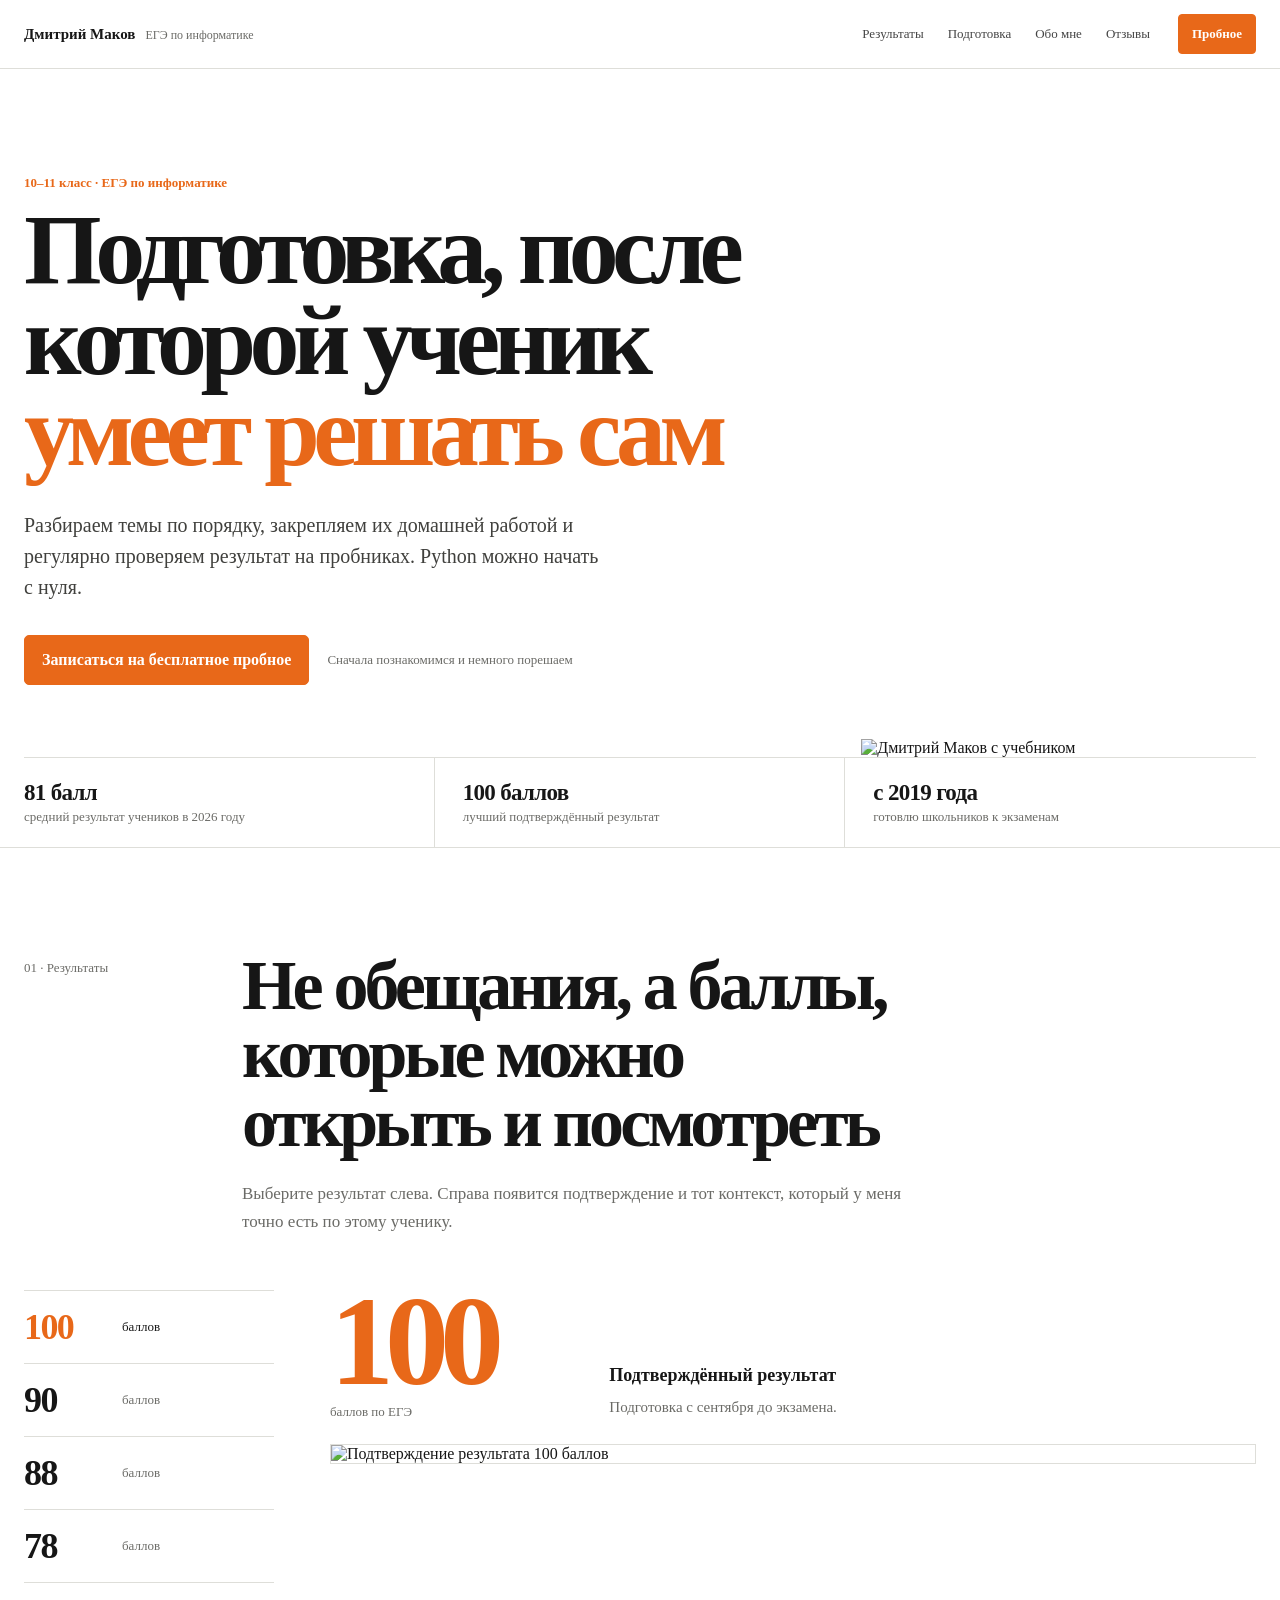
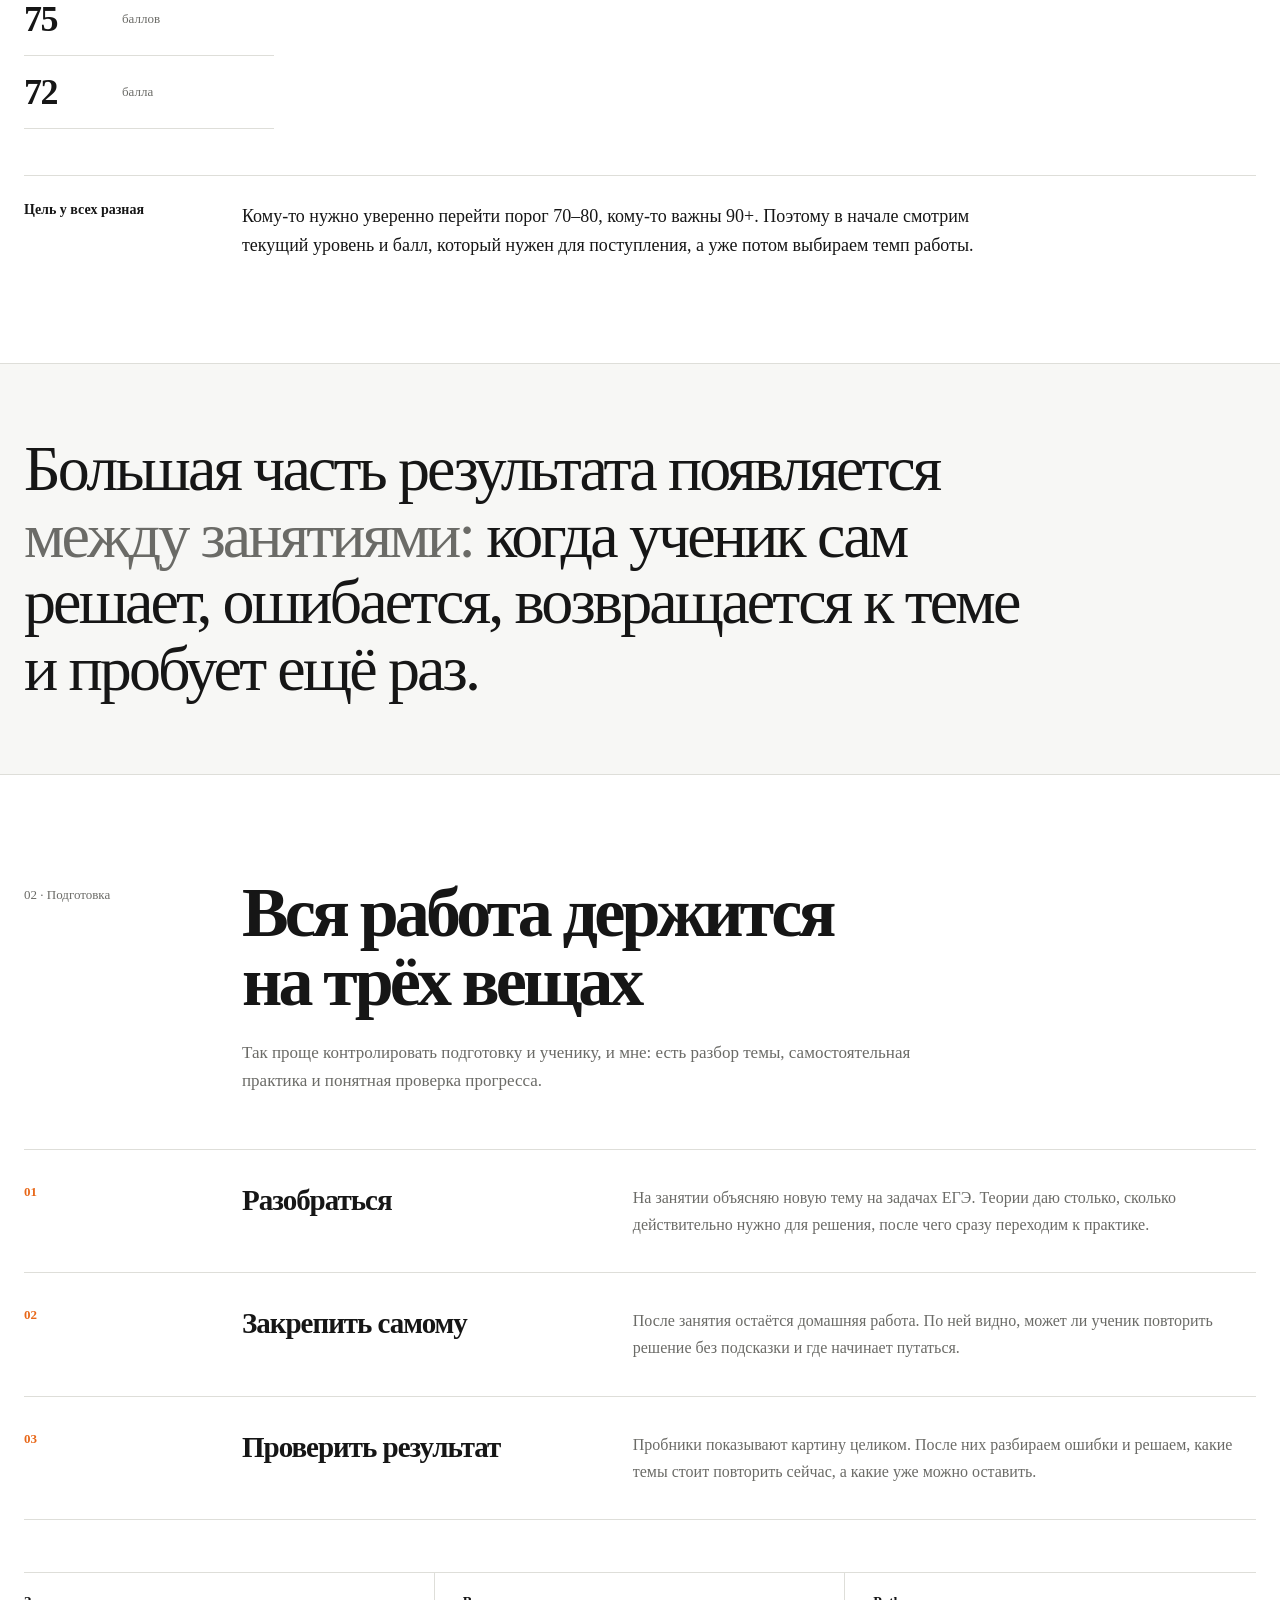
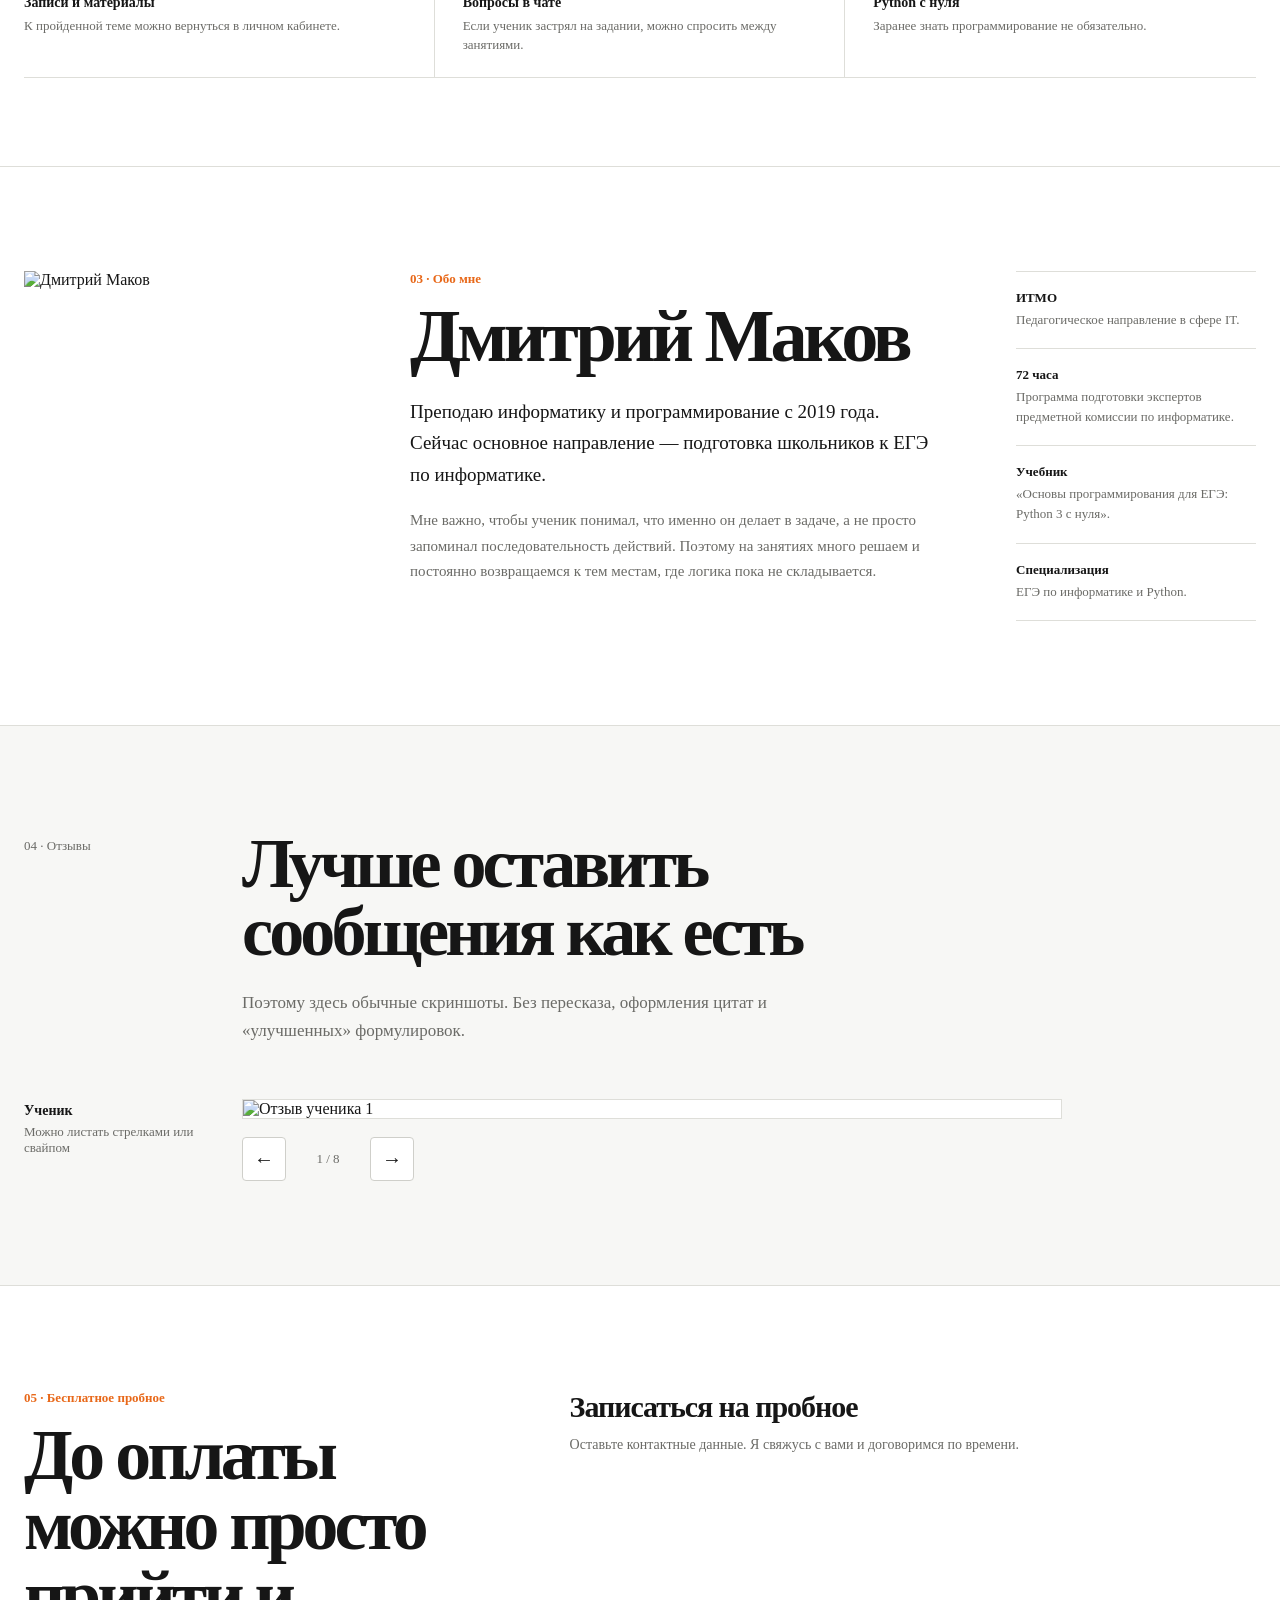
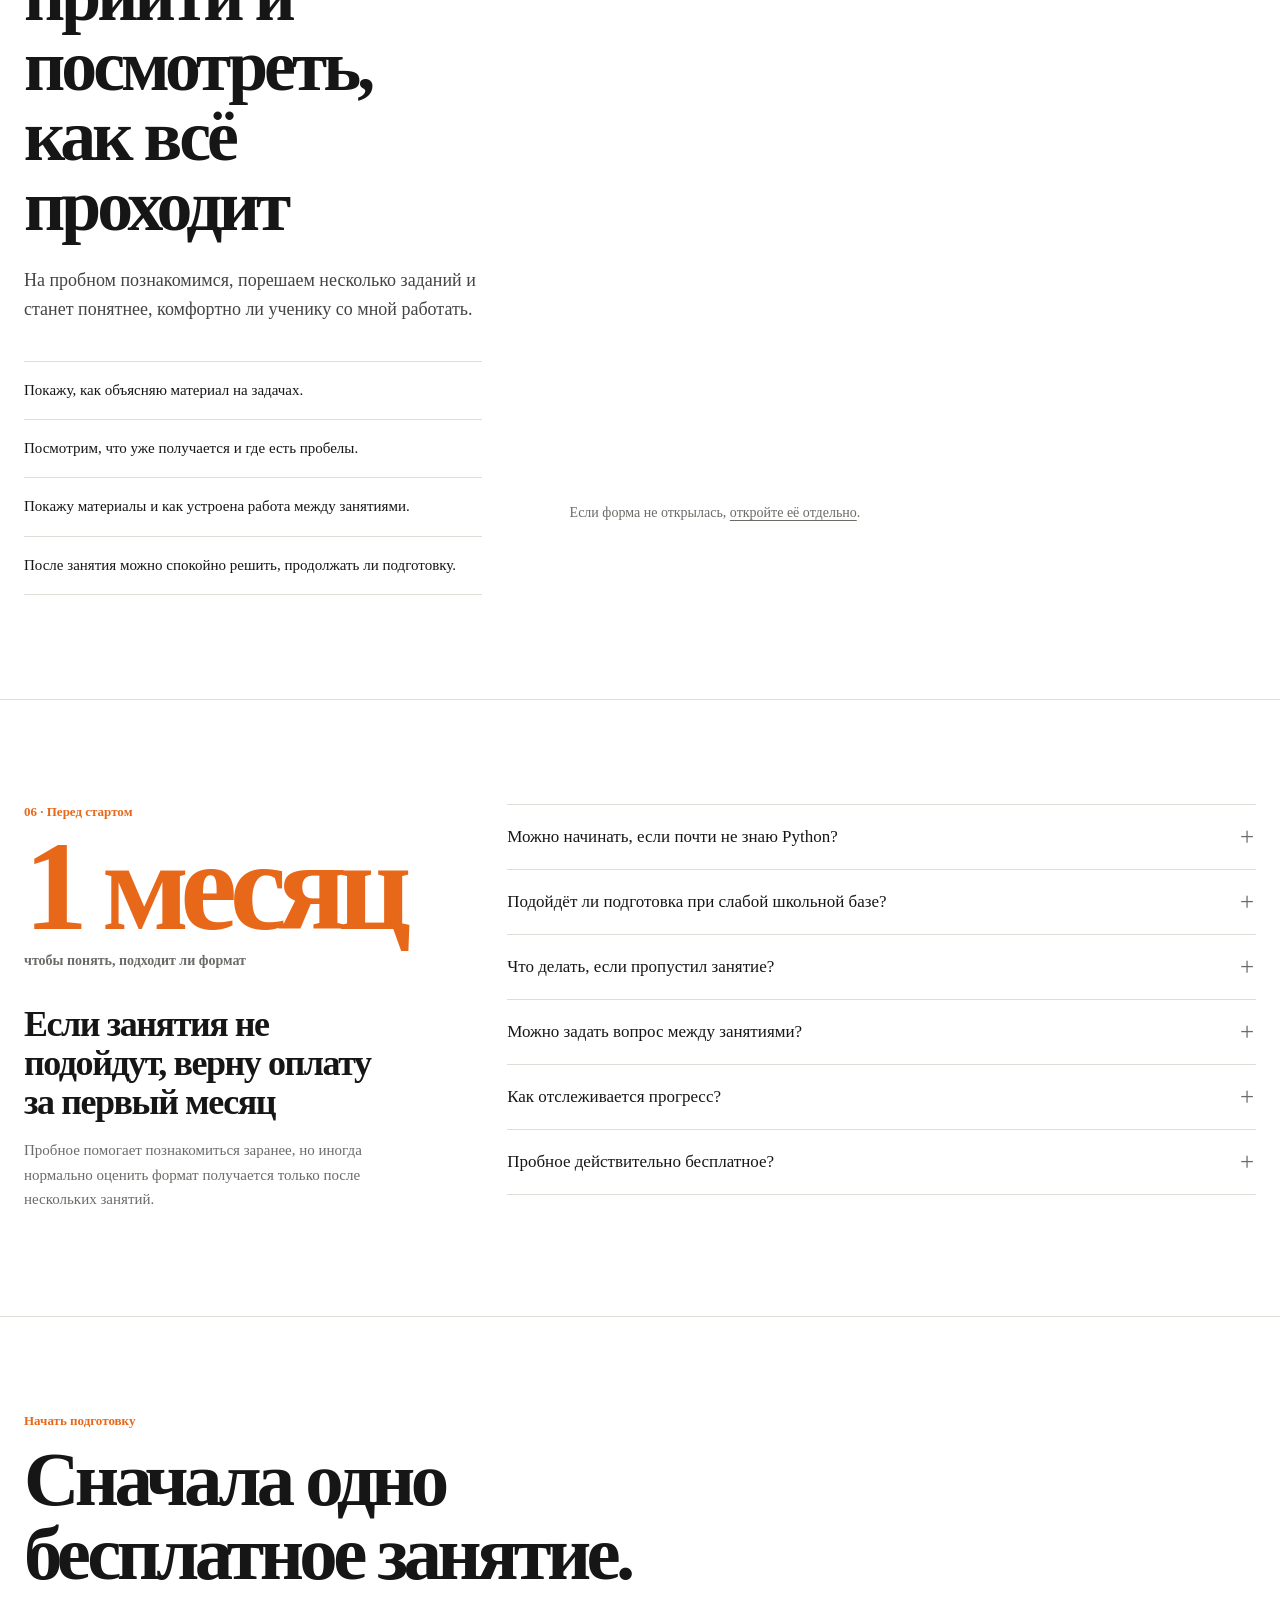
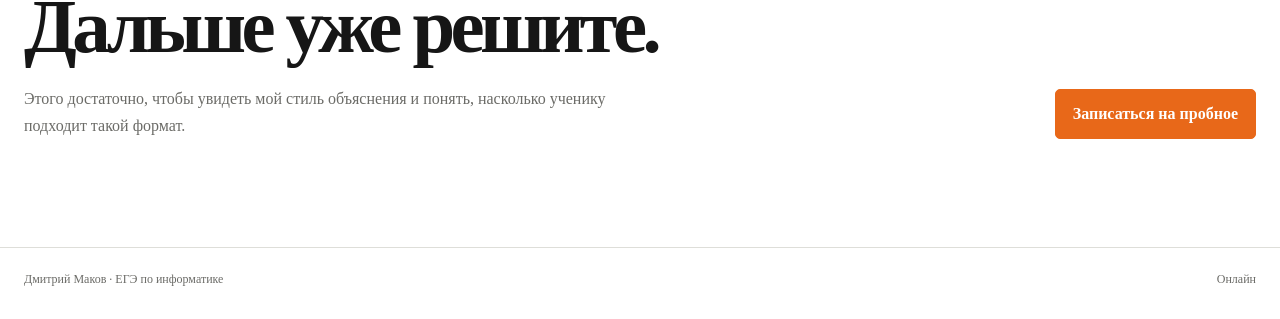
==== v2/index.html @ bbf06a8e "Add second landing page concept" ====
<!doctype html>
<html lang="ru">
<head>
  <meta charset="utf-8">
  <meta name="viewport" content="width=device-width, initial-scale=1">
  <meta name="description" content="Подготовка к ЕГЭ по информатике для 10–11 классов. Дмитрий Маков — занятия, практика, пробники и бесплатное пробное занятие.">
  <title>Дмитрий Маков — подготовка к ЕГЭ по информатике</title>
  <link rel="preconnect" href="https://fonts.googleapis.com">
  <link rel="preconnect" href="https://fonts.gstatic.com" crossorigin>
  <link href="https://fonts.googleapis.com/css2?family=Golos+Text:wght@400;500;600;700&display=swap" rel="stylesheet">
  <link rel="stylesheet" href="styles.css">
</head>
<body>
  <a class="skip-link" href="#main">К содержанию</a>

  <header class="site-header">
    <div class="container header-inner">
      <a class="brand" href="#top"><strong>Дмитрий Маков</strong><span>ЕГЭ по информатике</span></a>
      <nav class="nav" aria-label="Навигация">
        <a href="#results">Результаты</a>
        <a href="#method">Подготовка</a>
        <a href="#about">Обо мне</a>
        <a href="#reviews">Отзывы</a>
      </nav>
      <a class="header-cta" href="#signup">Пробное</a>
    </div>
  </header>

  <main id="main">
    <section class="hero" id="top">
      <div class="container hero-layout">
        <div class="hero-copy">
          <span class="kicker">10–11 класс · ЕГЭ по информатике</span>
          <h1>Подготовка, после которой ученик <em>умеет решать сам</em></h1>
          <p class="hero-lead">Разбираем темы по порядку, закрепляем их домашней работой и регулярно проверяем результат на пробниках. Python можно начать с нуля.</p>
          <div class="hero-actions">
            <a class="primary-button" href="#signup">Записаться на бесплатное пробное</a>
            <span class="hero-note">Сначала познакомимся и немного порешаем</span>
          </div>
        </div>

        <div class="hero-photo">
          <img src="../assets/hero/hero.png" alt="Дмитрий Маков с учебником">
        </div>

        <div class="hero-facts" aria-label="Ключевые факты">
          <div class="hero-fact"><strong>81 балл</strong><span>средний результат учеников в 2026 году</span></div>
          <div class="hero-fact"><strong>100 баллов</strong><span>лучший подтверждённый результат</span></div>
          <div class="hero-fact"><strong>с 2019 года</strong><span>готовлю школьников к экзаменам</span></div>
        </div>
      </div>
    </section>

    <section class="section" id="results">
      <div class="container">
        <div class="section-intro">
          <div class="section-index">01 · Результаты</div>
          <div class="section-title">
            <h2>Не обещания, а баллы, которые можно открыть и посмотреть</h2>
            <p>Выберите результат слева. Справа появится подтверждение и тот контекст, который у меня точно есть по этому ученику.</p>
          </div>
        </div>

        <div class="results-browser">
          <div class="result-tabs" role="tablist" aria-label="Результаты учеников">
            <button class="result-tab is-active" type="button" data-score="100" data-image="../assets/results/result-100.png" data-note="Подготовка с сентября до экзамена." aria-selected="true"><strong>100</strong><span>баллов</span></button>
            <button class="result-tab" type="button" data-score="90" data-image="../assets/results/result-90.png" data-note="Подготовка с сентября." aria-selected="false"><strong>90</strong><span>баллов</span></button>
            <button class="result-tab" type="button" data-score="88" data-image="../assets/results/result-88.png" data-note="Подтверждённый результат ученика." aria-selected="false"><strong>88</strong><span>баллов</span></button>
            <button class="result-tab" type="button" data-score="78" data-image="../assets/results/result-78.png" data-note="Результат после двух месяцев подготовки." aria-selected="false"><strong>78</strong><span>баллов</span></button>
            <button class="result-tab" type="button" data-score="75" data-image="../assets/results/result-75.png" data-note="Подтверждённый результат ученика." aria-selected="false"><strong>75</strong><span>баллов</span></button>
            <button class="result-tab" type="button" data-score="72" data-image="../assets/results/result-72.png" data-note="Подтверждённый результат ученика." aria-selected="false"><strong>72</strong><span>балла</span></button>
          </div>

          <div class="result-stage" aria-live="polite">
            <div class="result-caption">
              <div class="result-score"><strong id="result-score">100</strong><span>баллов по ЕГЭ</span></div>
              <div class="result-copy"><strong>Подтверждённый результат</strong><p id="result-note">Подготовка с сентября до экзамена.</p></div>
            </div>
            <img class="result-image" id="result-image" src="../assets/results/result-100.png" alt="Подтверждение результата 100 баллов">
          </div>
        </div>

        <div class="result-foot">
          <strong>Цель у всех разная</strong>
          <p>Кому-то нужно уверенно перейти порог 70–80, кому-то важны 90+. Поэтому в начале смотрим текущий уровень и балл, который нужен для поступления, а уже потом выбираем темп работы.</p>
        </div>
      </div>
    </section>

    <section class="statement" aria-label="Принцип подготовки">
      <div class="container"><p>Большая часть результата появляется <span>между занятиями:</span> когда ученик сам решает, ошибается, возвращается к теме и пробует ещё раз.</p></div>
    </section>

    <section class="section method" id="method">
      <div class="container">
        <div class="section-intro">
          <div class="section-index">02 · Подготовка</div>
          <div class="section-title">
            <h2>Вся работа держится на трёх вещах</h2>
            <p>Так проще контролировать подготовку и ученику, и мне: есть разбор темы, самостоятельная практика и понятная проверка прогресса.</p>
          </div>
        </div>

        <div class="method-grid">
          <article class="method-row">
            <span class="method-number">01</span>
            <h3>Разобраться</h3>
            <p>На занятии объясняю новую тему на задачах ЕГЭ. Теории даю столько, сколько действительно нужно для решения, после чего сразу переходим к практике.</p>
          </article>
          <article class="method-row">
            <span class="method-number">02</span>
            <h3>Закрепить самому</h3>
            <p>После занятия остаётся домашняя работа. По ней видно, может ли ученик повторить решение без подсказки и где начинает путаться.</p>
          </article>
          <article class="method-row">
            <span class="method-number">03</span>
            <h3>Проверить результат</h3>
            <p>Пробники показывают картину целиком. После них разбираем ошибки и решаем, какие темы стоит повторить сейчас, а какие уже можно оставить.</p>
          </article>
        </div>

        <div class="support-line" aria-label="Что остаётся между занятиями">
          <div class="support-item"><strong>Записи и материалы</strong><span>К пройденной теме можно вернуться в личном кабинете.</span></div>
          <div class="support-item"><strong>Вопросы в чате</strong><span>Если ученик застрял на задании, можно спросить между занятиями.</span></div>
          <div class="support-item"><strong>Python с нуля</strong><span>Заранее знать программирование не обязательно.</span></div>
        </div>
      </div>
    </section>

    <section class="section profile" id="about">
      <div class="container profile-grid">
        <div class="profile-photo"><img src="../assets/about/about.jpg" alt="Дмитрий Маков"></div>
        <div class="profile-copy">
          <span class="kicker">03 · Обо мне</span>
          <h2>Дмитрий Маков</h2>
          <p class="lead">Преподаю информатику и программирование с 2019 года. Сейчас основное направление — подготовка школьников к ЕГЭ по информатике.</p>
          <p class="bio">Мне важно, чтобы ученик понимал, что именно он делает в задаче, а не просто запоминал последовательность действий. Поэтому на занятиях много решаем и постоянно возвращаемся к тем местам, где логика пока не складывается.</p>
        </div>
        <ul class="profile-facts">
          <li><strong>ИТМО</strong><span>Педагогическое направление в сфере IT.</span></li>
          <li><strong>72 часа</strong><span>Программа подготовки экспертов предметной комиссии по информатике.</span></li>
          <li><strong>Учебник</strong><span>«Основы программирования для ЕГЭ: Python 3 с нуля».</span></li>
          <li><strong>Специализация</strong><span>ЕГЭ по информатике и Python.</span></li>
        </ul>
      </div>
    </section>

    <section class="section reviews" id="reviews">
      <div class="container">
        <div class="section-intro">
          <div class="section-index">04 · Отзывы</div>
          <div class="section-title"><h2>Лучше оставить сообщения как есть</h2><p>Поэтому здесь обычные скриншоты. Без пересказа, оформления цитат и «улучшенных» формулировок.</p></div>
        </div>

        <div class="review-shell" data-review-slider>
          <div class="review-meta"><strong id="review-type">Ученик</strong><span>Можно листать стрелками или свайпом</span></div>
          <div class="review-stage">
            <img class="review-slide is-active" data-type="Ученик" src="../assets/reviews/student-1.png" alt="Отзыв ученика 1" loading="lazy">
            <img class="review-slide" data-type="Ученик" src="../assets/reviews/student-2.png" alt="Отзыв ученика 2" loading="lazy">
            <img class="review-slide" data-type="Ученик" src="../assets/reviews/student-3.png" alt="Отзыв ученика 3" loading="lazy">
            <img class="review-slide" data-type="Ученик" src="../assets/reviews/student-4.png" alt="Отзыв ученика 4" loading="lazy">
            <img class="review-slide" data-type="Родитель" src="../assets/reviews/parent-1.png" alt="Отзыв родителя 1" loading="lazy">
            <img class="review-slide" data-type="Родитель" src="../assets/reviews/parent-2.png" alt="Отзыв родителя 2" loading="lazy">
            <img class="review-slide" data-type="Родитель" src="../assets/reviews/parent-3.png" alt="Отзыв родителя 3" loading="lazy">
            <img class="review-slide" data-type="Родитель" src="../assets/reviews/parent-4.png" alt="Отзыв родителя 4" loading="lazy">
            <div class="review-controls">
              <button class="review-arrow" type="button" data-prev aria-label="Предыдущий отзыв">←</button>
              <span class="review-counter" data-counter>1 / 8</span>
              <button class="review-arrow" type="button" data-next aria-label="Следующий отзыв">→</button>
            </div>
          </div>
        </div>
      </div>
    </section>

    <section class="section trial" id="trial">
      <div class="container trial-grid">
        <div class="trial-copy">
          <span class="kicker">05 · Бесплатное пробное</span>
          <h2>До оплаты можно просто прийти и посмотреть, как всё проходит</h2>
          <p>На пробном познакомимся, порешаем несколько заданий и станет понятнее, комфортно ли ученику со мной работать.</p>
          <ul class="trial-points">
            <li>Покажу, как объясняю материал на задачах.</li>
            <li>Посмотрим, что уже получается и где есть пробелы.</li>
            <li>Покажу материалы и как устроена работа между занятиями.</li>
            <li>После занятия можно спокойно решить, продолжать ли подготовку.</li>
          </ul>
        </div>

        <div class="form-panel" id="signup">
          <h3>Записаться на пробное</h3>
          <p>Оставьте контактные данные. Я свяжусь с вами и договоримся по времени.</p>
          <iframe class="alfacrm-frame" title="Запись на бесплатное пробное занятие" src="https://dmprokids.s20.online/common/1/lead/create?unique=1&amp;access=1&amp;lead_source_id=3" loading="lazy" referrerpolicy="strict-origin-when-cross-origin" allowtransparency="true"></iframe>
          <p class="form-fallback">Если форма не открылась, <a href="https://dmprokids.s20.online/common/1/lead/create?unique=1&amp;access=1&amp;lead_source_id=3" target="_blank" rel="noopener">откройте её отдельно</a>.</p>
        </div>
      </div>
    </section>

    <section class="section decision" id="questions">
      <div class="container decision-grid">
        <div class="guarantee">
          <span class="kicker">06 · Перед стартом</span>
          <div class="guarantee-value">1 месяц<span>чтобы понять, подходит ли формат</span></div>
          <h2>Если занятия не подойдут, верну оплату за первый месяц</h2>
          <p>Пробное помогает познакомиться заранее, но иногда нормально оценить формат получается только после нескольких занятий.</p>
        </div>

        <div class="faq">
          <details class="faq-item"><summary>Можно начинать, если почти не знаю Python?</summary><p>Да. Нужную для ЕГЭ базу можно пройти с нуля по ходу подготовки.</p></details>
          <details class="faq-item"><summary>Подойдёт ли подготовка при слабой школьной базе?</summary><p>Да. Сначала смотрим, что уже получается, и от этого выбираем темп. На базовые темы просто потребуется больше времени.</p></details>
          <details class="faq-item"><summary>Что делать, если пропустил занятие?</summary><p>Записи и материалы сохраняются в личном кабинете. Пропущенную тему можно восстановить и потом задать вопросы.</p></details>
          <details class="faq-item"><summary>Можно задать вопрос между занятиями?</summary><p>Да. Если ученик застрял на задании во время самостоятельной работы, вопрос можно написать в чат.</p></details>
          <details class="faq-item"><summary>Как отслеживается прогресс?</summary><p>По домашней работе видно качество отдельных тем, а пробники показывают текущий результат целиком.</p></details>
          <details class="faq-item"><summary>Пробное действительно бесплатное?</summary><p>Да. За него платить не нужно, и оно ни к чему не обязывает.</p></details>
        </div>
      </div>
    </section>

    <section class="final">
      <div class="container final-inner">
        <div><span class="kicker">Начать подготовку</span><h2>Сначала одно бесплатное занятие. Дальше уже решите.</h2><p>Этого достаточно, чтобы увидеть мой стиль объяснения и понять, насколько ученику подходит такой формат.</p></div>
        <div class="final-action"><a class="primary-button" href="#signup">Записаться на пробное</a></div>
      </div>
    </section>
  </main>

  <footer class="footer"><div class="container footer-inner"><span>Дмитрий Маков · ЕГЭ по информатике</span><span>Онлайн</span></div></footer>

  <script>
    const resultTabs = Array.from(document.querySelectorAll('.result-tab'));
    const resultScore = document.getElementById('result-score');
    const resultNote = document.getElementById('result-note');
    const resultImage = document.getElementById('result-image');

    resultTabs.forEach((button) => {
      button.addEventListener('click', () => {
        resultTabs.forEach((item) => {
          item.classList.remove('is-active');
          item.setAttribute('aria-selected', 'false');
        });
        button.classList.add('is-active');
        button.setAttribute('aria-selected', 'true');
        resultScore.textContent = button.dataset.score;
        resultNote.textContent = button.dataset.note;
        resultImage.src = button.dataset.image;
        resultImage.alt = `Подтверждение результата ${button.dataset.score} баллов`;
      });
    });

    const slider = document.querySelector('[data-review-slider]');
    const slides = Array.from(slider.querySelectorAll('.review-slide'));
    const counter = slider.querySelector('[data-counter]');
    const type = document.getElementById('review-type');
    const prev = slider.querySelector('[data-prev]');
    const next = slider.querySelector('[data-next]');
    let current = 0;
    let startX = null;

    function showReview(index) {
      current = (index + slides.length) % slides.length;
      slides.forEach((slide, i) => slide.classList.toggle('is-active', i === current));
      counter.textContent = `${current + 1} / ${slides.length}`;
      type.textContent = slides[current].dataset.type;
    }

    prev.addEventListener('click', () => showReview(current - 1));
    next.addEventListener('click', () => showReview(current + 1));
    slider.addEventListener('touchstart', (event) => { startX = event.touches[0].clientX; }, { passive: true });
    slider.addEventListener('touchend', (event) => {
      if (startX === null) return;
      const delta = event.changedTouches[0].clientX - startX;
      if (Math.abs(delta) > 45) showReview(current + (delta < 0 ? 1 : -1));
      startX = null;
    }, { passive: true });
  </script>
</body>
</html>
---- v2/styles.css ----
:root{
  --bg:#fff;
  --paper:#f7f7f5;
  --text:#161616;
  --muted:#6b6b67;
  --line:#deded9;
  --accent:#e86819;
  --accent-dark:#c95713;
  --container:1240px;
}

*{box-sizing:border-box}
html{scroll-behavior:smooth}
body{margin:0;min-width:320px;background:var(--bg);color:var(--text);font-family:"Golos Text",-apple-system,BlinkMacSystemFont,"Segoe UI",sans-serif;font-size:16px;line-height:1.55;-webkit-font-smoothing:antialiased}
body,button,input,textarea,select{font:inherit}
a{color:inherit;text-decoration:none}
button{color:inherit}
img{max-width:100%}

.container{width:min(calc(100% - 48px),var(--container));margin:0 auto}
.skip-link{position:fixed;left:12px;top:12px;z-index:100;padding:10px 14px;background:var(--text);color:#fff;transform:translateY(-160%)}
.skip-link:focus{transform:none}

.site-header{position:sticky;top:0;z-index:30;background:rgba(255,255,255,.96);border-bottom:1px solid var(--line)}
.header-inner{min-height:68px;display:flex;align-items:center;gap:28px}
.brand{display:flex;align-items:baseline;gap:10px;flex-shrink:0}
.brand strong{font-size:15px;font-weight:600}
.brand span{font-size:12px;color:var(--muted)}
.nav{margin-left:auto;display:flex;gap:24px;align-items:center}
.nav a{font-size:13px;color:#444}
.nav a:hover{color:#000}
.header-cta{display:inline-flex;align-items:center;justify-content:center;min-height:40px;padding:8px 13px;border:1px solid var(--accent);border-radius:4px;background:var(--accent);color:#fff;font-size:13px;font-weight:600}
.header-cta:hover{background:var(--accent-dark);border-color:var(--accent-dark)}

.kicker{display:block;margin:0 0 14px;color:var(--accent);font-size:13px;font-weight:600}
h1,h2,h3,p{text-wrap:pretty}
h1,h2{text-wrap:balance}

.hero{padding:64px 0 0;border-bottom:1px solid var(--line)}
.hero-layout{display:grid;grid-template-columns:repeat(12,1fr);column-gap:24px;align-items:end}
.hero-copy{grid-column:1 / span 8;padding:42px 0 72px}
.hero-copy h1{margin:0;max-width:900px;font-size:clamp(58px,7.8vw,108px);line-height:.91;letter-spacing:-.065em;font-weight:600}
.hero-copy h1 em{font-style:normal;color:var(--accent)}
.hero-lead{max-width:620px;margin:32px 0 0;font-size:20px;line-height:1.55;color:#40403d}
.hero-actions{display:flex;align-items:center;gap:18px;margin-top:32px}
.primary-button{display:inline-flex;align-items:center;justify-content:center;min-height:50px;padding:11px 17px;border:1px solid var(--accent);border-radius:5px;background:var(--accent);color:#fff;font-weight:600}
.primary-button:hover{background:var(--accent-dark);border-color:var(--accent-dark)}
.hero-note{font-size:13px;color:var(--muted)}
.hero-photo{grid-column:9 / span 4;align-self:end;display:flex;justify-content:flex-end}
.hero-photo img{display:block;width:min(100%,430px);height:auto}
.hero-facts{grid-column:1 / -1;display:grid;grid-template-columns:repeat(3,1fr);border-top:1px solid var(--line)}
.hero-fact{padding:22px 28px 22px 0;border-right:1px solid var(--line)}
.hero-fact:nth-child(2),.hero-fact:nth-child(3){padding-left:28px}
.hero-fact:last-child{border-right:0}
.hero-fact strong{display:block;font-size:23px;line-height:1.1;font-weight:600;letter-spacing:-.03em}
.hero-fact span{display:block;margin-top:4px;font-size:13px;color:var(--muted)}

.section{padding:104px 0;border-bottom:1px solid var(--line)}
.section-intro{display:grid;grid-template-columns:170px minmax(0,1fr);gap:48px;margin-bottom:54px}
.section-index{font-size:13px;color:var(--muted);padding-top:8px}
.section-title h2{margin:0;max-width:850px;font-size:clamp(42px,5.5vw,70px);line-height:.98;letter-spacing:-.055em;font-weight:600}
.section-title p{max-width:680px;margin:22px 0 0;color:var(--muted);font-size:17px;line-height:1.65}

.results-browser{display:grid;grid-template-columns:250px minmax(0,1fr);gap:56px;align-items:start}
.result-tabs{border-top:1px solid var(--line)}
.result-tab{width:100%;display:grid;grid-template-columns:88px 1fr;gap:10px;align-items:center;padding:18px 0;border:0;border-bottom:1px solid var(--line);background:transparent;text-align:left;cursor:pointer}
.result-tab strong{font-size:36px;line-height:1;font-weight:600;letter-spacing:-.045em}
.result-tab span{font-size:13px;color:var(--muted)}
.result-tab:hover strong,.result-tab.is-active strong{color:var(--accent)}
.result-tab.is-active span{color:var(--text)}
.result-stage{min-width:0;padding-top:2px}
.result-caption{display:grid;grid-template-columns:minmax(0,.55fr) minmax(0,1.45fr);gap:34px;margin-bottom:24px;align-items:end}
.result-score strong{display:block;color:var(--accent);font-size:clamp(72px,10vw,140px);line-height:.78;font-weight:600;letter-spacing:-.07em}
.result-score span{display:block;margin-top:12px;color:var(--muted);font-size:13px}
.result-copy{max-width:470px}
.result-copy strong{display:block;font-size:18px;font-weight:600}
.result-copy p{margin:9px 0 0;color:var(--muted);font-size:15px;line-height:1.65}
.result-image{display:block;width:auto;max-width:100%;height:auto;border:1px solid var(--line)}
.result-foot{display:grid;grid-template-columns:170px minmax(0,1fr);gap:48px;margin-top:46px;padding-top:26px;border-top:1px solid var(--line)}
.result-foot strong{font-size:14px;font-weight:600}
.result-foot p{max-width:760px;margin:0;font-size:18px;line-height:1.6}

.statement{padding:72px 0;border-bottom:1px solid var(--line);background:var(--paper)}
.statement p{max-width:1020px;margin:0;font-size:clamp(34px,5vw,66px);line-height:1.04;letter-spacing:-.045em;font-weight:500}
.statement span{color:var(--muted)}

.method{padding-bottom:88px}
.method-grid{border-top:1px solid var(--line)}
.method-row{display:grid;grid-template-columns:170px minmax(240px,.55fr) minmax(0,1fr);gap:48px;padding:34px 0;border-bottom:1px solid var(--line)}
.method-number{font-size:13px;color:var(--accent);font-weight:600}
.method-row h3{margin:0;font-size:29px;line-height:1.15;letter-spacing:-.035em;font-weight:600}
.method-row p{max-width:690px;margin:0;color:var(--muted);font-size:16px;line-height:1.7}
.support-line{display:grid;grid-template-columns:repeat(3,1fr);gap:0;margin-top:52px;border-top:1px solid var(--line);border-bottom:1px solid var(--line)}
.support-item{padding:22px 28px;border-right:1px solid var(--line)}
.support-item:first-child{padding-left:0}
.support-item:last-child{border-right:0}
.support-item strong{display:block;font-size:14px;font-weight:600}
.support-item span{display:block;margin-top:5px;color:var(--muted);font-size:13px;line-height:1.5}

.profile{background:#fff}
.profile-grid{display:grid;grid-template-columns:minmax(240px,.75fr) minmax(0,1.25fr) 240px;gap:56px;align-items:start}
.profile-photo img{display:block;width:100%;height:auto}
.profile-copy h2{margin:0;font-size:clamp(48px,5.8vw,76px);line-height:.96;letter-spacing:-.055em;font-weight:600}
.profile-copy .lead{max-width:650px;margin:24px 0 0;font-size:19px;line-height:1.65}
.profile-copy .bio{max-width:650px;margin:18px 0 0;color:var(--muted);font-size:15px;line-height:1.7}
.profile-facts{margin:0;padding:0;list-style:none;border-top:1px solid var(--line)}
.profile-facts li{padding:18px 0;border-bottom:1px solid var(--line)}
.profile-facts strong{display:block;font-size:13px;font-weight:600}
.profile-facts span{display:block;margin-top:4px;color:var(--muted);font-size:13px;line-height:1.55}

.reviews{background:var(--paper)}
.review-shell{display:grid;grid-template-columns:170px minmax(0,1fr);gap:48px}
.review-meta{padding-top:4px}
.review-meta strong{display:block;font-size:14px;font-weight:600}
.review-meta span{display:block;margin-top:5px;color:var(--muted);font-size:13px}
.review-stage{min-width:0}
.review-slide{display:none;width:auto;max-width:min(100%,820px);height:auto;border:1px solid var(--line);background:#fff}
.review-slide.is-active{display:block}
.review-controls{display:flex;align-items:center;gap:12px;margin-top:18px}
.review-arrow{width:44px;height:44px;border:1px solid #cfcfca;border-radius:4px;background:#fff;cursor:pointer;font-size:20px}
.review-arrow:hover{border-color:#9b9b96}
.review-counter{min-width:60px;text-align:center;color:var(--muted);font-size:13px}

.trial{background:#fff}
.trial-grid{display:grid;grid-template-columns:minmax(0,.8fr) minmax(420px,1.2fr);gap:88px;align-items:start}
.trial-copy h2{margin:0;font-size:clamp(46px,5.6vw,74px);line-height:.98;letter-spacing:-.055em;font-weight:600}
.trial-copy p{max-width:560px;margin:24px 0 0;color:#444;font-size:18px;line-height:1.65}
.trial-points{margin:36px 0 0;padding:0;list-style:none;border-top:1px solid var(--line)}
.trial-points li{padding:17px 0;border-bottom:1px solid var(--line);font-size:15px;line-height:1.55}
.form-panel{scroll-margin-top:92px}
.form-panel h3{margin:0;font-size:30px;line-height:1.16;letter-spacing:-.035em;font-weight:600}
.form-panel>p{max-width:530px;margin:12px 0 0;color:var(--muted);font-size:14px}
.alfacrm-frame{display:block;width:100%;min-height:620px;margin-top:20px;border:0;background:transparent}
.form-fallback{margin:10px 0 0;color:var(--muted);font-size:12px}
.form-fallback a{text-decoration:underline;text-underline-offset:3px}

.decision{background:#fff}
.decision-grid{display:grid;grid-template-columns:minmax(280px,.7fr) minmax(0,1.3fr);gap:80px;align-items:start}
.guarantee{position:sticky;top:104px}
.guarantee-value{color:var(--accent);font-size:clamp(78px,10vw,128px);line-height:.82;font-weight:600;letter-spacing:-.07em}
.guarantee-value span{display:block;margin-top:12px;color:var(--muted);font-size:14px;line-height:1.45;letter-spacing:0}
.guarantee h2{margin:34px 0 0;font-size:36px;line-height:1.08;letter-spacing:-.04em;font-weight:600}
.guarantee p{max-width:470px;margin:16px 0 0;color:var(--muted);font-size:15px;line-height:1.65}
.faq{border-top:1px solid var(--line)}
.faq-item{border-bottom:1px solid var(--line)}
.faq-item summary{position:relative;padding:22px 46px 22px 0;list-style:none;cursor:pointer;font-size:17px;font-weight:500}
.faq-item summary::-webkit-details-marker{display:none}
.faq-item summary::after{content:"+";position:absolute;right:2px;top:19px;color:var(--muted);font-size:25px;line-height:1}
.faq-item[open] summary::after{content:"−"}
.faq-item p{max-width:690px;margin:-2px 0 22px;color:var(--muted);font-size:15px;line-height:1.65}

.final{padding:96px 0 108px}
.final-inner{display:grid;grid-template-columns:minmax(0,1.3fr) minmax(240px,.7fr);gap:64px;align-items:end}
.final h2{margin:0;max-width:800px;font-size:clamp(46px,6vw,80px);line-height:.96;letter-spacing:-.06em;font-weight:600}
.final p{max-width:600px;margin:22px 0 0;color:var(--muted);font-size:16px;line-height:1.65}
.final-action{justify-self:end}

.footer{padding:24px 0 32px;border-top:1px solid var(--line)}
.footer-inner{display:flex;justify-content:space-between;gap:24px;color:var(--muted);font-size:12px}

.result-tab:focus-visible,.review-arrow:focus-visible,.header-cta:focus-visible,.primary-button:focus-visible,.faq-item summary:focus-visible{outline:2px solid var(--accent);outline-offset:3px}

@media(max-width:980px){
  .nav{display:none}
  .hero-copy{grid-column:1 / span 7}
  .hero-photo{grid-column:8 / span 5}
  .section-intro,.review-shell{grid-template-columns:120px minmax(0,1fr);gap:32px}
  .results-browser{grid-template-columns:190px minmax(0,1fr);gap:36px}
  .method-row{grid-template-columns:80px minmax(220px,.6fr) minmax(0,1fr);gap:28px}
  .profile-grid{grid-template-columns:250px minmax(0,1fr);gap:44px}
  .profile-facts{grid-column:2}
  .trial-grid,.decision-grid,.final-inner{grid-template-columns:1fr;gap:46px}
  .guarantee{position:static}
  .final-action{justify-self:start}
}

@media(max-width:720px){
  .container{width:min(calc(100% - 32px),var(--container))}
  .header-inner{min-height:62px;gap:14px}
  .brand span{display:none}
  .header-cta{margin-left:auto;min-height:36px;padding:7px 10px;font-size:12px}
  .hero{padding-top:34px}
  .hero-layout{display:flex;flex-direction:column;align-items:stretch}
  .hero-copy{padding:24px 0 42px}
  .hero-copy h1{font-size:clamp(50px,15vw,74px)}
  .hero-lead{font-size:18px}
  .hero-actions{align-items:flex-start;flex-direction:column}
  .primary-button{width:100%}
  .hero-photo{justify-content:flex-start}
  .hero-photo img{width:min(100%,360px)}
  .hero-facts{grid-template-columns:1fr;margin-top:34px}
  .hero-fact,.hero-fact:nth-child(2),.hero-fact:nth-child(3){padding:18px 0;border-right:0;border-bottom:1px solid var(--line)}
  .hero-fact:last-child{border-bottom:0}
  .section{padding:76px 0}
  .section-intro{grid-template-columns:1fr;gap:10px;margin-bottom:38px}
  .section-index{padding:0}
  .section-title h2{font-size:42px}
  .results-browser{display:block}
  .result-tabs{display:flex;overflow-x:auto;border-top:1px solid var(--line);border-bottom:1px solid var(--line);margin-bottom:34px;scrollbar-width:none}
  .result-tabs::-webkit-scrollbar{display:none}
  .result-tab{flex:0 0 92px;display:block;padding:16px 14px;border-bottom:0;border-right:1px solid var(--line)}
  .result-tab strong{font-size:30px}
  .result-tab span{display:block;margin-top:4px}
  .result-caption{grid-template-columns:1fr;gap:18px}
  .result-score strong{font-size:88px}
  .result-foot{grid-template-columns:1fr;gap:10px;margin-top:38px}
  .statement{padding:58px 0}
  .method-row{grid-template-columns:42px minmax(0,1fr);gap:14px;padding:26px 0}
  .method-row p{grid-column:2;margin-top:4px}
  .support-line{grid-template-columns:1fr}
  .support-item,.support-item:first-child{padding:17px 0;border-right:0;border-bottom:1px solid var(--line)}
  .support-item:last-child{border-bottom:0}
  .profile-grid{grid-template-columns:1fr;gap:34px}
  .profile-photo{max-width:320px}
  .profile-facts{grid-column:auto}
  .profile-copy h2{font-size:52px}
  .review-shell{grid-template-columns:1fr;gap:18px}
  .trial-grid{gap:48px}
  .trial-copy h2{font-size:48px}
  .alfacrm-frame{min-height:690px}
  .guarantee-value{font-size:84px}
  .final h2{font-size:50px}
  .footer-inner{flex-direction:column;gap:5px}
}

@media(prefers-reduced-motion:reduce){
  *,*::before,*::after{scroll-behavior:auto!important;transition-duration:.01ms!important;animation-duration:.01ms!important}
}
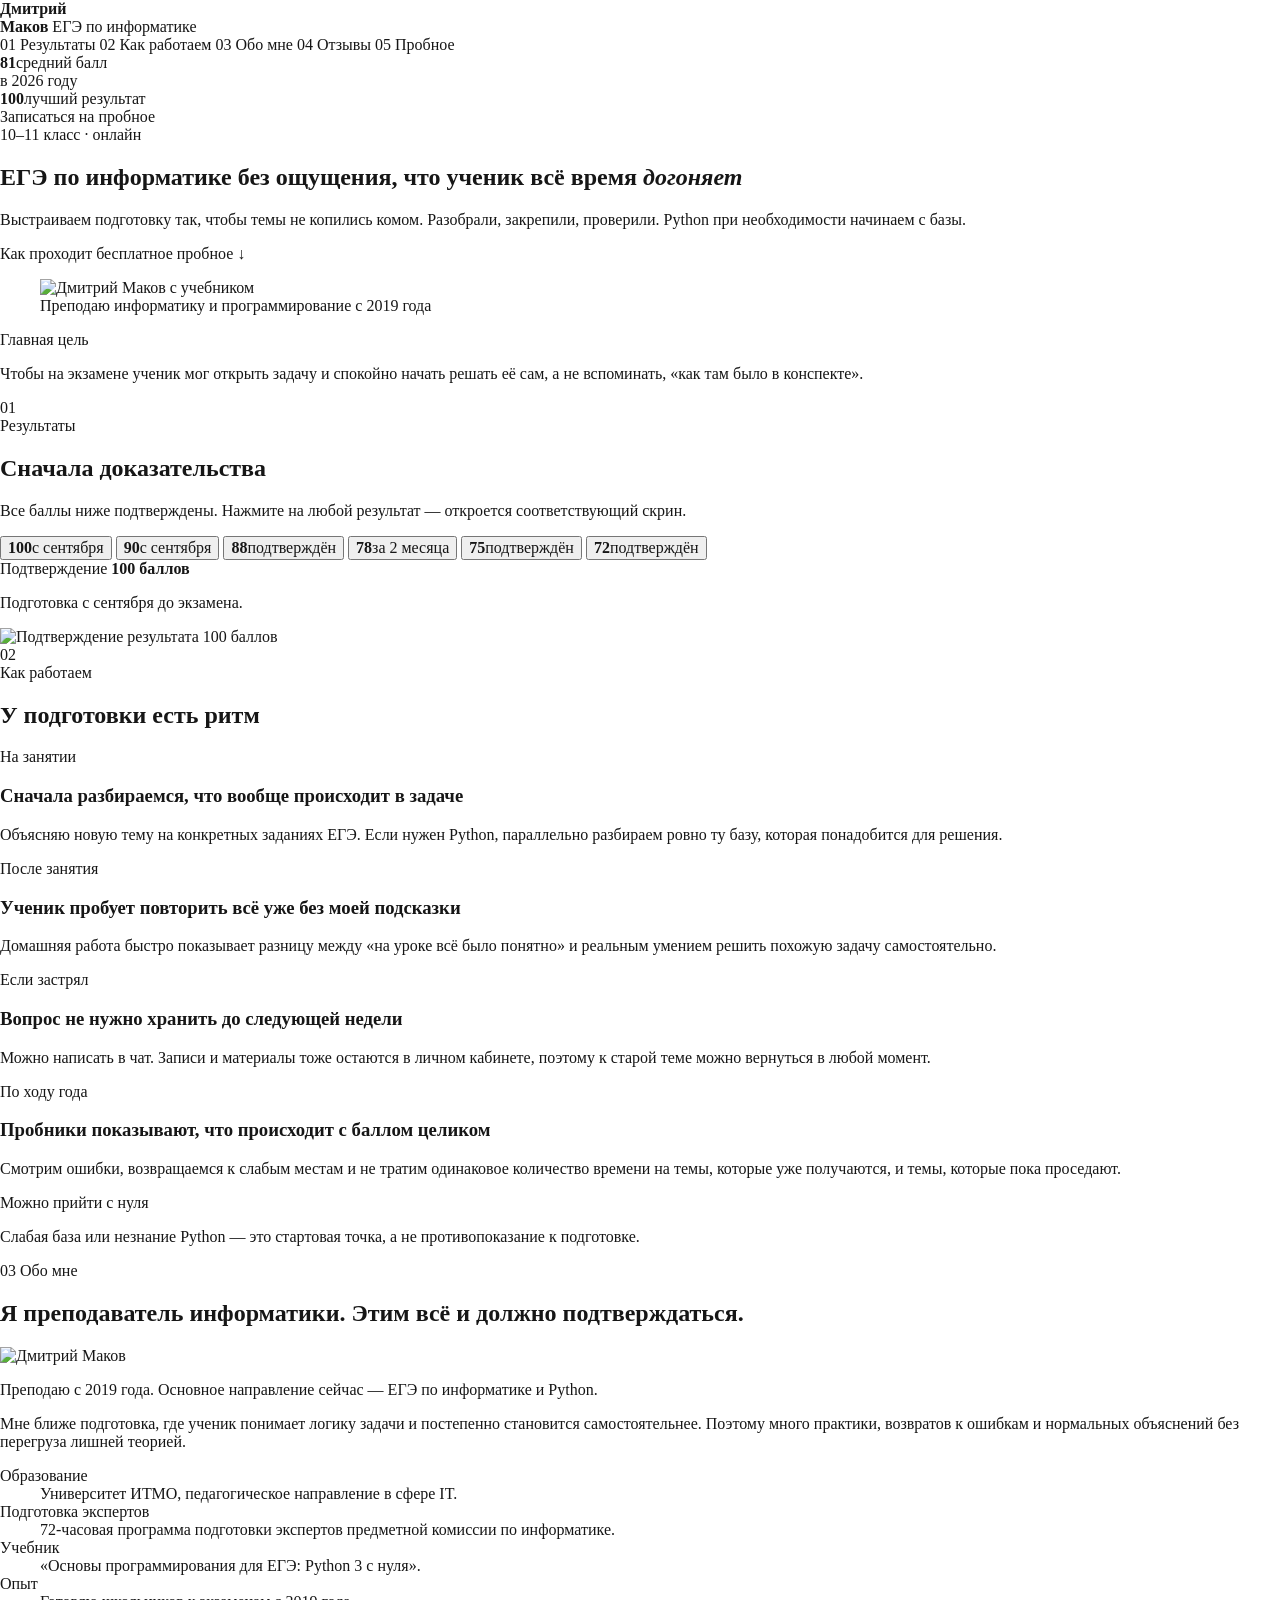
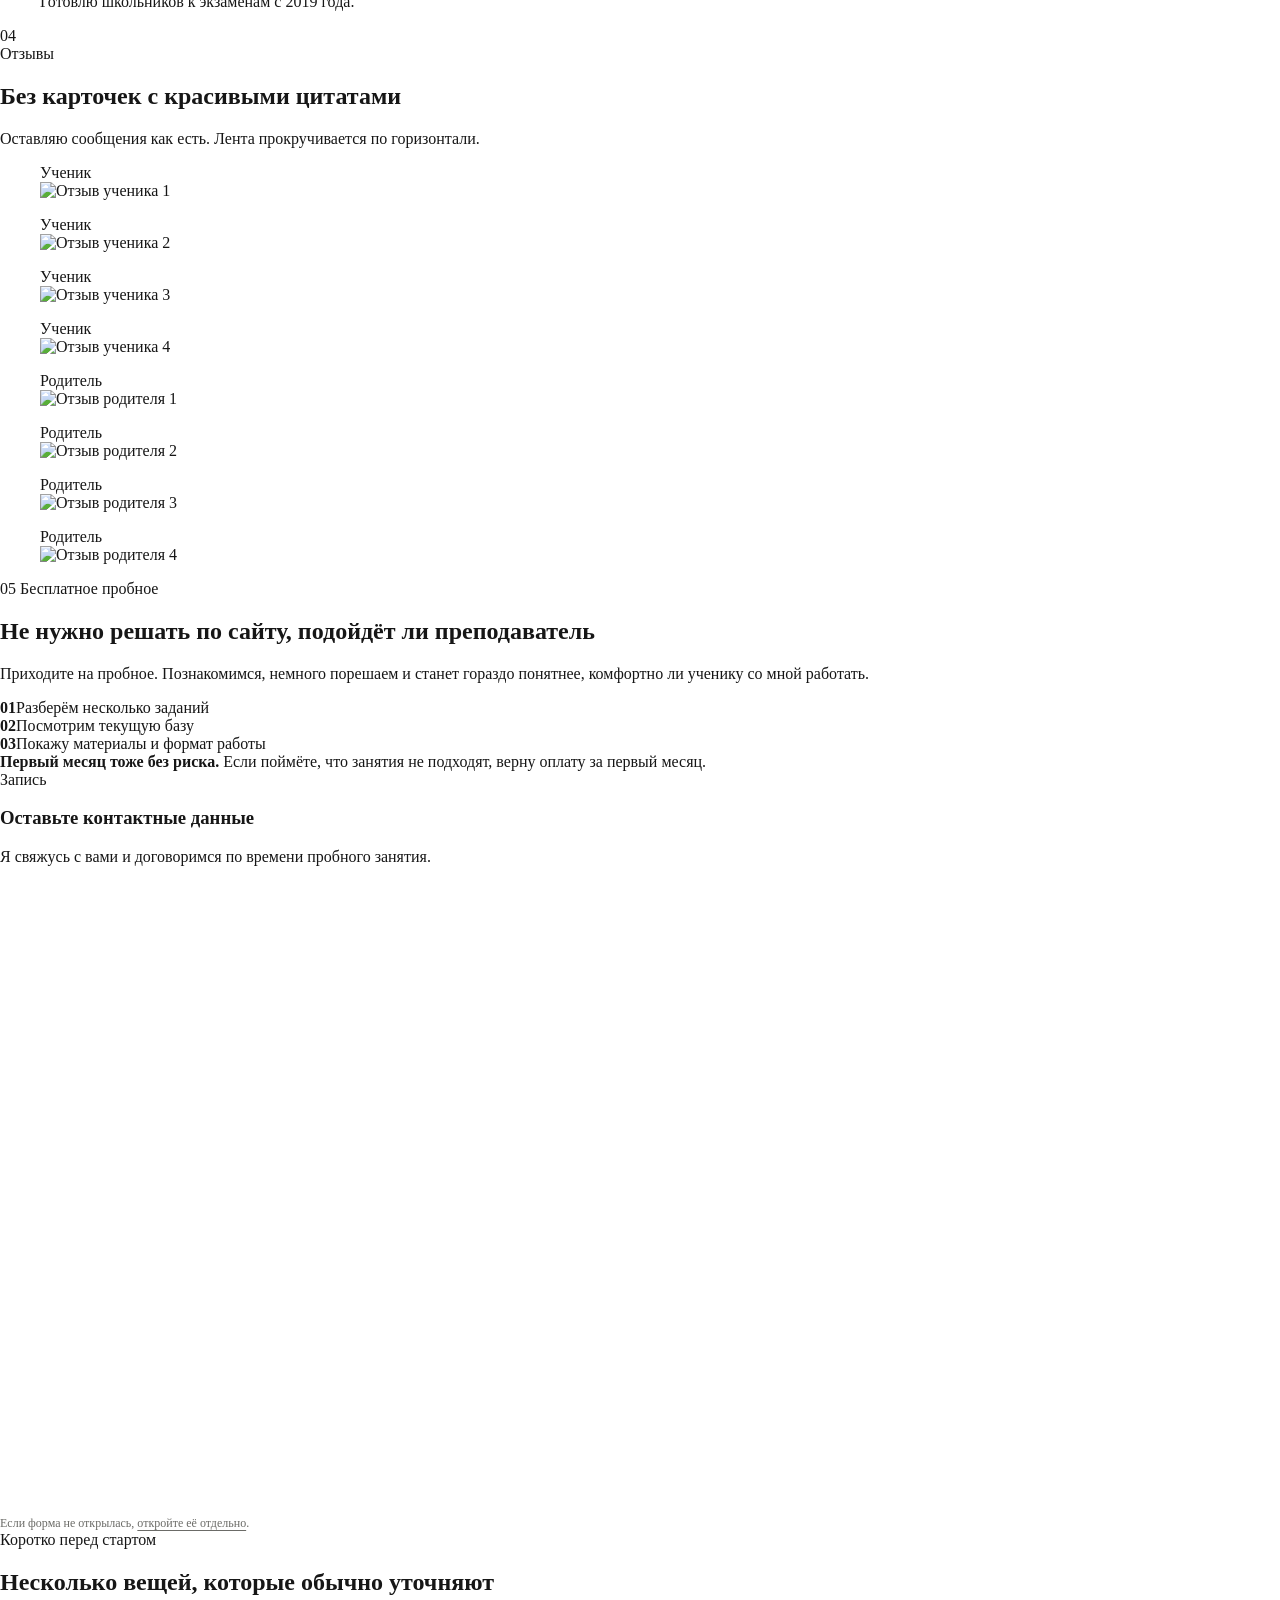
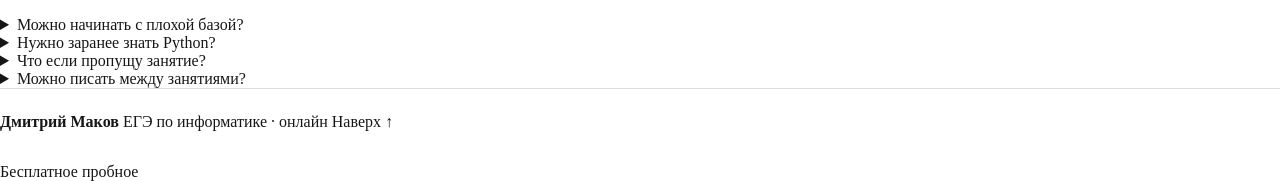
==== commit ccb8c9d8: "Rebuild v2 as radically different editorial concept" ====
--- a/v2/index.html
+++ b/v2/index.html
@@ -3,275 +3,242 @@
 <head>
   <meta charset="utf-8">
   <meta name="viewport" content="width=device-width, initial-scale=1">
-  <meta name="description" content="Подготовка к ЕГЭ по информатике для 10–11 классов. Дмитрий Маков — занятия, практика, пробники и бесплатное пробное занятие.">
-  <title>Дмитрий Маков — подготовка к ЕГЭ по информатике</title>
+  <meta name="description" content="Подготовка к ЕГЭ по информатике для 10–11 классов. Дмитрий Маков — бесплатное пробное занятие, реальные результаты и подготовка с нуля.">
+  <title>Дмитрий Маков — ЕГЭ по информатике</title>
   <link rel="preconnect" href="https://fonts.googleapis.com">
   <link rel="preconnect" href="https://fonts.gstatic.com" crossorigin>
   <link href="https://fonts.googleapis.com/css2?family=Golos+Text:wght@400;500;600;700&display=swap" rel="stylesheet">
   <link rel="stylesheet" href="styles.css">
 </head>
 <body>
-  <a class="skip-link" href="#main">К содержанию</a>
-
-  <header class="site-header">
-    <div class="container header-inner">
-      <a class="brand" href="#top"><strong>Дмитрий Маков</strong><span>ЕГЭ по информатике</span></a>
-      <nav class="nav" aria-label="Навигация">
-        <a href="#results">Результаты</a>
-        <a href="#method">Подготовка</a>
-        <a href="#about">Обо мне</a>
-        <a href="#reviews">Отзывы</a>
+  <a class="skip-link" href="#content">К содержанию</a>
+
+  <div class="site-shell">
+    <aside class="rail" aria-label="Навигация">
+      <a class="rail-brand" href="#top">
+        <strong>Дмитрий<br>Маков</strong>
+        <span>ЕГЭ по информатике</span>
+      </a>
+
+      <nav class="rail-nav">
+        <a href="#results"><span>01</span> Результаты</a>
+        <a href="#work"><span>02</span> Как работаем</a>
+        <a href="#about"><span>03</span> Обо мне</a>
+        <a href="#reviews"><span>04</span> Отзывы</a>
+        <a href="#trial"><span>05</span> Пробное</a>
       </nav>
-      <a class="header-cta" href="#signup">Пробное</a>
-    </div>
-  </header>
-
-  <main id="main">
-    <section class="hero" id="top">
-      <div class="container hero-layout">
-        <div class="hero-copy">
-          <span class="kicker">10–11 класс · ЕГЭ по информатике</span>
-          <h1>Подготовка, после которой ученик <em>умеет решать сам</em></h1>
-          <p class="hero-lead">Разбираем темы по порядку, закрепляем их домашней работой и регулярно проверяем результат на пробниках. Python можно начать с нуля.</p>
-          <div class="hero-actions">
-            <a class="primary-button" href="#signup">Записаться на бесплатное пробное</a>
-            <span class="hero-note">Сначала познакомимся и немного порешаем</span>
-          </div>
-        </div>
-
-        <div class="hero-photo">
+
+      <div class="rail-proof">
+        <div><strong>81</strong><span>средний балл<br>в 2026 году</span></div>
+        <div><strong>100</strong><span>лучший результат</span></div>
+      </div>
+
+      <a class="rail-cta" href="#form">Записаться на пробное</a>
+    </aside>
+
+    <main id="content">
+      <section class="cover" id="top">
+        <div class="cover-copy">
+          <span class="overline">10–11 класс · онлайн</span>
+          <h1>ЕГЭ по информатике без ощущения, что ученик всё время <em>догоняет</em></h1>
+          <p>Выстраиваем подготовку так, чтобы темы не копились комом. Разобрали, закрепили, проверили. Python при необходимости начинаем с базы.</p>
+          <a class="text-link" href="#trial">Как проходит бесплатное пробное <span>↓</span></a>
+        </div>
+
+        <figure class="cover-photo">
           <img src="../assets/hero/hero.png" alt="Дмитрий Маков с учебником">
-        </div>
-
-        <div class="hero-facts" aria-label="Ключевые факты">
-          <div class="hero-fact"><strong>81 балл</strong><span>средний результат учеников в 2026 году</span></div>
-          <div class="hero-fact"><strong>100 баллов</strong><span>лучший подтверждённый результат</span></div>
-          <div class="hero-fact"><strong>с 2019 года</strong><span>готовлю школьников к экзаменам</span></div>
-        </div>
-      </div>
-    </section>
-
-    <section class="section" id="results">
-      <div class="container">
-        <div class="section-intro">
-          <div class="section-index">01 · Результаты</div>
-          <div class="section-title">
-            <h2>Не обещания, а баллы, которые можно открыть и посмотреть</h2>
-            <p>Выберите результат слева. Справа появится подтверждение и тот контекст, который у меня точно есть по этому ученику.</p>
-          </div>
-        </div>
-
-        <div class="results-browser">
-          <div class="result-tabs" role="tablist" aria-label="Результаты учеников">
-            <button class="result-tab is-active" type="button" data-score="100" data-image="../assets/results/result-100.png" data-note="Подготовка с сентября до экзамена." aria-selected="true"><strong>100</strong><span>баллов</span></button>
-            <button class="result-tab" type="button" data-score="90" data-image="../assets/results/result-90.png" data-note="Подготовка с сентября." aria-selected="false"><strong>90</strong><span>баллов</span></button>
-            <button class="result-tab" type="button" data-score="88" data-image="../assets/results/result-88.png" data-note="Подтверждённый результат ученика." aria-selected="false"><strong>88</strong><span>баллов</span></button>
-            <button class="result-tab" type="button" data-score="78" data-image="../assets/results/result-78.png" data-note="Результат после двух месяцев подготовки." aria-selected="false"><strong>78</strong><span>баллов</span></button>
-            <button class="result-tab" type="button" data-score="75" data-image="../assets/results/result-75.png" data-note="Подтверждённый результат ученика." aria-selected="false"><strong>75</strong><span>баллов</span></button>
-            <button class="result-tab" type="button" data-score="72" data-image="../assets/results/result-72.png" data-note="Подтверждённый результат ученика." aria-selected="false"><strong>72</strong><span>балла</span></button>
-          </div>
-
-          <div class="result-stage" aria-live="polite">
-            <div class="result-caption">
-              <div class="result-score"><strong id="result-score">100</strong><span>баллов по ЕГЭ</span></div>
-              <div class="result-copy"><strong>Подтверждённый результат</strong><p id="result-note">Подготовка с сентября до экзамена.</p></div>
-            </div>
-            <img class="result-image" id="result-image" src="../assets/results/result-100.png" alt="Подтверждение результата 100 баллов">
-          </div>
-        </div>
-
-        <div class="result-foot">
-          <strong>Цель у всех разная</strong>
-          <p>Кому-то нужно уверенно перейти порог 70–80, кому-то важны 90+. Поэтому в начале смотрим текущий уровень и балл, который нужен для поступления, а уже потом выбираем темп работы.</p>
-        </div>
-      </div>
-    </section>
-
-    <section class="statement" aria-label="Принцип подготовки">
-      <div class="container"><p>Большая часть результата появляется <span>между занятиями:</span> когда ученик сам решает, ошибается, возвращается к теме и пробует ещё раз.</p></div>
-    </section>
-
-    <section class="section method" id="method">
-      <div class="container">
-        <div class="section-intro">
-          <div class="section-index">02 · Подготовка</div>
-          <div class="section-title">
-            <h2>Вся работа держится на трёх вещах</h2>
-            <p>Так проще контролировать подготовку и ученику, и мне: есть разбор темы, самостоятельная практика и понятная проверка прогресса.</p>
-          </div>
-        </div>
-
-        <div class="method-grid">
-          <article class="method-row">
-            <span class="method-number">01</span>
-            <h3>Разобраться</h3>
-            <p>На занятии объясняю новую тему на задачах ЕГЭ. Теории даю столько, сколько действительно нужно для решения, после чего сразу переходим к практике.</p>
-          </article>
-          <article class="method-row">
-            <span class="method-number">02</span>
-            <h3>Закрепить самому</h3>
-            <p>После занятия остаётся домашняя работа. По ней видно, может ли ученик повторить решение без подсказки и где начинает путаться.</p>
-          </article>
-          <article class="method-row">
-            <span class="method-number">03</span>
-            <h3>Проверить результат</h3>
-            <p>Пробники показывают картину целиком. После них разбираем ошибки и решаем, какие темы стоит повторить сейчас, а какие уже можно оставить.</p>
-          </article>
-        </div>
-
-        <div class="support-line" aria-label="Что остаётся между занятиями">
-          <div class="support-item"><strong>Записи и материалы</strong><span>К пройденной теме можно вернуться в личном кабинете.</span></div>
-          <div class="support-item"><strong>Вопросы в чате</strong><span>Если ученик застрял на задании, можно спросить между занятиями.</span></div>
-          <div class="support-item"><strong>Python с нуля</strong><span>Заранее знать программирование не обязательно.</span></div>
-        </div>
-      </div>
-    </section>
-
-    <section class="section profile" id="about">
-      <div class="container profile-grid">
-        <div class="profile-photo"><img src="../assets/about/about.jpg" alt="Дмитрий Маков"></div>
-        <div class="profile-copy">
-          <span class="kicker">03 · Обо мне</span>
-          <h2>Дмитрий Маков</h2>
-          <p class="lead">Преподаю информатику и программирование с 2019 года. Сейчас основное направление — подготовка школьников к ЕГЭ по информатике.</p>
-          <p class="bio">Мне важно, чтобы ученик понимал, что именно он делает в задаче, а не просто запоминал последовательность действий. Поэтому на занятиях много решаем и постоянно возвращаемся к тем местам, где логика пока не складывается.</p>
-        </div>
-        <ul class="profile-facts">
-          <li><strong>ИТМО</strong><span>Педагогическое направление в сфере IT.</span></li>
-          <li><strong>72 часа</strong><span>Программа подготовки экспертов предметной комиссии по информатике.</span></li>
-          <li><strong>Учебник</strong><span>«Основы программирования для ЕГЭ: Python 3 с нуля».</span></li>
-          <li><strong>Специализация</strong><span>ЕГЭ по информатике и Python.</span></li>
-        </ul>
-      </div>
-    </section>
-
-    <section class="section reviews" id="reviews">
-      <div class="container">
-        <div class="section-intro">
-          <div class="section-index">04 · Отзывы</div>
-          <div class="section-title"><h2>Лучше оставить сообщения как есть</h2><p>Поэтому здесь обычные скриншоты. Без пересказа, оформления цитат и «улучшенных» формулировок.</p></div>
-        </div>
-
-        <div class="review-shell" data-review-slider>
-          <div class="review-meta"><strong id="review-type">Ученик</strong><span>Можно листать стрелками или свайпом</span></div>
-          <div class="review-stage">
-            <img class="review-slide is-active" data-type="Ученик" src="../assets/reviews/student-1.png" alt="Отзыв ученика 1" loading="lazy">
-            <img class="review-slide" data-type="Ученик" src="../assets/reviews/student-2.png" alt="Отзыв ученика 2" loading="lazy">
-            <img class="review-slide" data-type="Ученик" src="../assets/reviews/student-3.png" alt="Отзыв ученика 3" loading="lazy">
-            <img class="review-slide" data-type="Ученик" src="../assets/reviews/student-4.png" alt="Отзыв ученика 4" loading="lazy">
-            <img class="review-slide" data-type="Родитель" src="../assets/reviews/parent-1.png" alt="Отзыв родителя 1" loading="lazy">
-            <img class="review-slide" data-type="Родитель" src="../assets/reviews/parent-2.png" alt="Отзыв родителя 2" loading="lazy">
-            <img class="review-slide" data-type="Родитель" src="../assets/reviews/parent-3.png" alt="Отзыв родителя 3" loading="lazy">
-            <img class="review-slide" data-type="Родитель" src="../assets/reviews/parent-4.png" alt="Отзыв родителя 4" loading="lazy">
-            <div class="review-controls">
-              <button class="review-arrow" type="button" data-prev aria-label="Предыдущий отзыв">←</button>
-              <span class="review-counter" data-counter>1 / 8</span>
-              <button class="review-arrow" type="button" data-next aria-label="Следующий отзыв">→</button>
-            </div>
-          </div>
-        </div>
-      </div>
-    </section>
-
-    <section class="section trial" id="trial">
-      <div class="container trial-grid">
-        <div class="trial-copy">
-          <span class="kicker">05 · Бесплатное пробное</span>
-          <h2>До оплаты можно просто прийти и посмотреть, как всё проходит</h2>
-          <p>На пробном познакомимся, порешаем несколько заданий и станет понятнее, комфортно ли ученику со мной работать.</p>
-          <ul class="trial-points">
-            <li>Покажу, как объясняю материал на задачах.</li>
-            <li>Посмотрим, что уже получается и где есть пробелы.</li>
-            <li>Покажу материалы и как устроена работа между занятиями.</li>
-            <li>После занятия можно спокойно решить, продолжать ли подготовку.</li>
-          </ul>
-        </div>
-
-        <div class="form-panel" id="signup">
-          <h3>Записаться на пробное</h3>
-          <p>Оставьте контактные данные. Я свяжусь с вами и договоримся по времени.</p>
+          <figcaption>Преподаю информатику и программирование с 2019 года</figcaption>
+        </figure>
+
+        <div class="cover-note">
+          <span>Главная цель</span>
+          <p>Чтобы на экзамене ученик мог открыть задачу и спокойно начать решать её сам, а не вспоминать, «как там было в конспекте».</p>
+        </div>
+      </section>
+
+      <section class="proof-section" id="results">
+        <header class="spread-head">
+          <span class="spread-number">01</span>
+          <div>
+            <span class="overline">Результаты</span>
+            <h2>Сначала доказательства</h2>
+          </div>
+          <p>Все баллы ниже подтверждены. Нажмите на любой результат — откроется соответствующий скрин.</p>
+        </header>
+
+        <div class="score-wall" aria-label="Подтверждённые результаты">
+          <button class="score-tile is-active" type="button" data-score="100" data-image="../assets/results/result-100.png" data-note="Подготовка с сентября до экзамена."><strong>100</strong><span>с сентября</span></button>
+          <button class="score-tile" type="button" data-score="90" data-image="../assets/results/result-90.png" data-note="Подготовка с сентября."><strong>90</strong><span>с сентября</span></button>
+          <button class="score-tile" type="button" data-score="88" data-image="../assets/results/result-88.png" data-note="Подтверждённый результат ученика."><strong>88</strong><span>подтверждён</span></button>
+          <button class="score-tile" type="button" data-score="78" data-image="../assets/results/result-78.png" data-note="Результат после двух месяцев подготовки."><strong>78</strong><span>за 2 месяца</span></button>
+          <button class="score-tile" type="button" data-score="75" data-image="../assets/results/result-75.png" data-note="Подтверждённый результат ученика."><strong>75</strong><span>подтверждён</span></button>
+          <button class="score-tile" type="button" data-score="72" data-image="../assets/results/result-72.png" data-note="Подтверждённый результат ученика."><strong>72</strong><span>подтверждён</span></button>
+        </div>
+
+        <div class="proof-drawer" aria-live="polite">
+          <div class="proof-drawer-copy">
+            <span class="overline">Подтверждение</span>
+            <strong id="proof-score">100 баллов</strong>
+            <p id="proof-note">Подготовка с сентября до экзамена.</p>
+          </div>
+          <img id="proof-image" src="../assets/results/result-100.png" alt="Подтверждение результата 100 баллов">
+        </div>
+      </section>
+
+      <section class="work-section" id="work">
+        <header class="spread-head spread-head--compact">
+          <span class="spread-number">02</span>
+          <div>
+            <span class="overline">Как работаем</span>
+            <h2>У подготовки есть ритм</h2>
+          </div>
+        </header>
+
+        <div class="work-story">
+          <article>
+            <span class="work-label">На занятии</span>
+            <h3>Сначала разбираемся, что вообще происходит в задаче</h3>
+            <p>Объясняю новую тему на конкретных заданиях ЕГЭ. Если нужен Python, параллельно разбираем ровно ту базу, которая понадобится для решения.</p>
+          </article>
+
+          <article>
+            <span class="work-label">После занятия</span>
+            <h3>Ученик пробует повторить всё уже без моей подсказки</h3>
+            <p>Домашняя работа быстро показывает разницу между «на уроке всё было понятно» и реальным умением решить похожую задачу самостоятельно.</p>
+          </article>
+
+          <article>
+            <span class="work-label">Если застрял</span>
+            <h3>Вопрос не нужно хранить до следующей недели</h3>
+            <p>Можно написать в чат. Записи и материалы тоже остаются в личном кабинете, поэтому к старой теме можно вернуться в любой момент.</p>
+          </article>
+
+          <article>
+            <span class="work-label">По ходу года</span>
+            <h3>Пробники показывают, что происходит с баллом целиком</h3>
+            <p>Смотрим ошибки, возвращаемся к слабым местам и не тратим одинаковое количество времени на темы, которые уже получаются, и темы, которые пока проседают.</p>
+          </article>
+        </div>
+
+        <div class="work-aside">
+          <span>Можно прийти с нуля</span>
+          <p>Слабая база или незнание Python — это стартовая точка, а не противопоказание к подготовке.</p>
+        </div>
+      </section>
+
+      <section class="about-section" id="about">
+        <div class="about-lead">
+          <span class="spread-number">03</span>
+          <span class="overline">Обо мне</span>
+          <h2>Я преподаватель информатики. Этим всё и должно подтверждаться.</h2>
+        </div>
+
+        <div class="about-photo">
+          <img src="../assets/about/about.jpg" alt="Дмитрий Маков">
+        </div>
+
+        <div class="about-text">
+          <p class="about-intro">Преподаю с 2019 года. Основное направление сейчас — ЕГЭ по информатике и Python.</p>
+          <p>Мне ближе подготовка, где ученик понимает логику задачи и постепенно становится самостоятельнее. Поэтому много практики, возвратов к ошибкам и нормальных объяснений без перегруза лишней теорией.</p>
+        </div>
+
+        <dl class="credentials">
+          <div><dt>Образование</dt><dd>Университет ИТМО, педагогическое направление в сфере IT.</dd></div>
+          <div><dt>Подготовка экспертов</dt><dd>72-часовая программа подготовки экспертов предметной комиссии по информатике.</dd></div>
+          <div><dt>Учебник</dt><dd>«Основы программирования для ЕГЭ: Python 3 с нуля».</dd></div>
+          <div><dt>Опыт</dt><dd>Готовлю школьников к экзаменам с 2019 года.</dd></div>
+        </dl>
+      </section>
+
+      <section class="reviews-section" id="reviews">
+        <header class="spread-head">
+          <span class="spread-number">04</span>
+          <div>
+            <span class="overline">Отзывы</span>
+            <h2>Без карточек с красивыми цитатами</h2>
+          </div>
+          <p>Оставляю сообщения как есть. Лента прокручивается по горизонтали.</p>
+        </header>
+
+        <div class="review-rail" aria-label="Отзывы учеников и родителей">
+          <figure><figcaption>Ученик</figcaption><img src="../assets/reviews/student-1.png" alt="Отзыв ученика 1" loading="lazy"></figure>
+          <figure><figcaption>Ученик</figcaption><img src="../assets/reviews/student-2.png" alt="Отзыв ученика 2" loading="lazy"></figure>
+          <figure><figcaption>Ученик</figcaption><img src="../assets/reviews/student-3.png" alt="Отзыв ученика 3" loading="lazy"></figure>
+          <figure><figcaption>Ученик</figcaption><img src="../assets/reviews/student-4.png" alt="Отзыв ученика 4" loading="lazy"></figure>
+          <figure><figcaption>Родитель</figcaption><img src="../assets/reviews/parent-1.png" alt="Отзыв родителя 1" loading="lazy"></figure>
+          <figure><figcaption>Родитель</figcaption><img src="../assets/reviews/parent-2.png" alt="Отзыв родителя 2" loading="lazy"></figure>
+          <figure><figcaption>Родитель</figcaption><img src="../assets/reviews/parent-3.png" alt="Отзыв родителя 3" loading="lazy"></figure>
+          <figure><figcaption>Родитель</figcaption><img src="../assets/reviews/parent-4.png" alt="Отзыв родителя 4" loading="lazy"></figure>
+        </div>
+      </section>
+
+      <section class="trial-section" id="trial">
+        <div class="trial-pitch">
+          <span class="spread-number">05</span>
+          <span class="overline">Бесплатное пробное</span>
+          <h2>Не нужно решать по сайту, подойдёт ли преподаватель</h2>
+          <p>Приходите на пробное. Познакомимся, немного порешаем и станет гораздо понятнее, комфортно ли ученику со мной работать.</p>
+
+          <div class="trial-list">
+            <div><strong>01</strong><span>Разберём несколько заданий</span></div>
+            <div><strong>02</strong><span>Посмотрим текущую базу</span></div>
+            <div><strong>03</strong><span>Покажу материалы и формат работы</span></div>
+          </div>
+
+          <div class="guarantee-line">
+            <strong>Первый месяц тоже без риска.</strong>
+            <span>Если поймёте, что занятия не подходят, верну оплату за первый месяц.</span>
+          </div>
+        </div>
+
+        <div class="form-column" id="form">
+          <span class="overline">Запись</span>
+          <h3>Оставьте контактные данные</h3>
+          <p>Я свяжусь с вами и договоримся по времени пробного занятия.</p>
           <iframe class="alfacrm-frame" title="Запись на бесплатное пробное занятие" src="https://dmprokids.s20.online/common/1/lead/create?unique=1&amp;access=1&amp;lead_source_id=3" loading="lazy" referrerpolicy="strict-origin-when-cross-origin" allowtransparency="true"></iframe>
           <p class="form-fallback">Если форма не открылась, <a href="https://dmprokids.s20.online/common/1/lead/create?unique=1&amp;access=1&amp;lead_source_id=3" target="_blank" rel="noopener">откройте её отдельно</a>.</p>
         </div>
-      </div>
-    </section>
-
-    <section class="section decision" id="questions">
-      <div class="container decision-grid">
-        <div class="guarantee">
-          <span class="kicker">06 · Перед стартом</span>
-          <div class="guarantee-value">1 месяц<span>чтобы понять, подходит ли формат</span></div>
-          <h2>Если занятия не подойдут, верну оплату за первый месяц</h2>
-          <p>Пробное помогает познакомиться заранее, но иногда нормально оценить формат получается только после нескольких занятий.</p>
-        </div>
-
-        <div class="faq">
-          <details class="faq-item"><summary>Можно начинать, если почти не знаю Python?</summary><p>Да. Нужную для ЕГЭ базу можно пройти с нуля по ходу подготовки.</p></details>
-          <details class="faq-item"><summary>Подойдёт ли подготовка при слабой школьной базе?</summary><p>Да. Сначала смотрим, что уже получается, и от этого выбираем темп. На базовые темы просто потребуется больше времени.</p></details>
-          <details class="faq-item"><summary>Что делать, если пропустил занятие?</summary><p>Записи и материалы сохраняются в личном кабинете. Пропущенную тему можно восстановить и потом задать вопросы.</p></details>
-          <details class="faq-item"><summary>Можно задать вопрос между занятиями?</summary><p>Да. Если ученик застрял на задании во время самостоятельной работы, вопрос можно написать в чат.</p></details>
-          <details class="faq-item"><summary>Как отслеживается прогресс?</summary><p>По домашней работе видно качество отдельных тем, а пробники показывают текущий результат целиком.</p></details>
-          <details class="faq-item"><summary>Пробное действительно бесплатное?</summary><p>Да. За него платить не нужно, и оно ни к чему не обязывает.</p></details>
-        </div>
-      </div>
-    </section>
-
-    <section class="final">
-      <div class="container final-inner">
-        <div><span class="kicker">Начать подготовку</span><h2>Сначала одно бесплатное занятие. Дальше уже решите.</h2><p>Этого достаточно, чтобы увидеть мой стиль объяснения и понять, насколько ученику подходит такой формат.</p></div>
-        <div class="final-action"><a class="primary-button" href="#signup">Записаться на пробное</a></div>
-      </div>
-    </section>
-  </main>
-
-  <footer class="footer"><div class="container footer-inner"><span>Дмитрий Маков · ЕГЭ по информатике</span><span>Онлайн</span></div></footer>
+      </section>
+
+      <section class="questions-section" id="questions">
+        <div class="questions-title">
+          <span class="overline">Коротко перед стартом</span>
+          <h2>Несколько вещей, которые обычно уточняют</h2>
+        </div>
+        <div class="questions-list">
+          <details><summary>Можно начинать с плохой базой?</summary><p>Да. Просто на восстановление базовых тем потребуется больше времени.</p></details>
+          <details><summary>Нужно заранее знать Python?</summary><p>Нет. Нужную для ЕГЭ базу программирования можно пройти с нуля.</p></details>
+          <details><summary>Что если пропущу занятие?</summary><p>Записи и материалы сохраняются. Пропущенную тему можно восстановить и потом задать вопросы.</p></details>
+          <details><summary>Можно писать между занятиями?</summary><p>Да. Если ученик застрял на задании, вопрос можно отправить в чат.</p></details>
+        </div>
+      </section>
+
+      <footer class="footer">
+        <strong>Дмитрий Маков</strong>
+        <span>ЕГЭ по информатике · онлайн</span>
+        <a href="#top">Наверх ↑</a>
+      </footer>
+    </main>
+  </div>
+
+  <a class="mobile-cta" href="#form">Бесплатное пробное</a>
 
   <script>
-    const resultTabs = Array.from(document.querySelectorAll('.result-tab'));
-    const resultScore = document.getElementById('result-score');
-    const resultNote = document.getElementById('result-note');
-    const resultImage = document.getElementById('result-image');
-
-    resultTabs.forEach((button) => {
-      button.addEventListener('click', () => {
-        resultTabs.forEach((item) => {
-          item.classList.remove('is-active');
-          item.setAttribute('aria-selected', 'false');
-        });
-        button.classList.add('is-active');
-        button.setAttribute('aria-selected', 'true');
-        resultScore.textContent = button.dataset.score;
-        resultNote.textContent = button.dataset.note;
-        resultImage.src = button.dataset.image;
-        resultImage.alt = `Подтверждение результата ${button.dataset.score} баллов`;
+    const scoreTiles = Array.from(document.querySelectorAll('.score-tile'));
+    const proofScore = document.getElementById('proof-score');
+    const proofNote = document.getElementById('proof-note');
+    const proofImage = document.getElementById('proof-image');
+
+    scoreTiles.forEach((tile) => {
+      tile.addEventListener('click', () => {
+        scoreTiles.forEach((item) => item.classList.remove('is-active'));
+        tile.classList.add('is-active');
+        proofScore.textContent = `${tile.dataset.score} баллов`;
+        proofNote.textContent = tile.dataset.note;
+        proofImage.src = tile.dataset.image;
+        proofImage.alt = `Подтверждение результата ${tile.dataset.score} баллов`;
       });
     });
-
-    const slider = document.querySelector('[data-review-slider]');
-    const slides = Array.from(slider.querySelectorAll('.review-slide'));
-    const counter = slider.querySelector('[data-counter]');
-    const type = document.getElementById('review-type');
-    const prev = slider.querySelector('[data-prev]');
-    const next = slider.querySelector('[data-next]');
-    let current = 0;
-    let startX = null;
-
-    function showReview(index) {
-      current = (index + slides.length) % slides.length;
-      slides.forEach((slide, i) => slide.classList.toggle('is-active', i === current));
-      counter.textContent = `${current + 1} / ${slides.length}`;
-      type.textContent = slides[current].dataset.type;
-    }
-
-    prev.addEventListener('click', () => showReview(current - 1));
-    next.addEventListener('click', () => showReview(current + 1));
-    slider.addEventListener('touchstart', (event) => { startX = event.touches[0].clientX; }, { passive: true });
-    slider.addEventListener('touchend', (event) => {
-      if (startX === null) return;
-      const delta = event.changedTouches[0].clientX - startX;
-      if (Math.abs(delta) > 45) showReview(current + (delta < 0 ? 1 : -1));
-      startX = null;
-    }, { passive: true });
   </script>
 </body>
-</html>
+</html>
